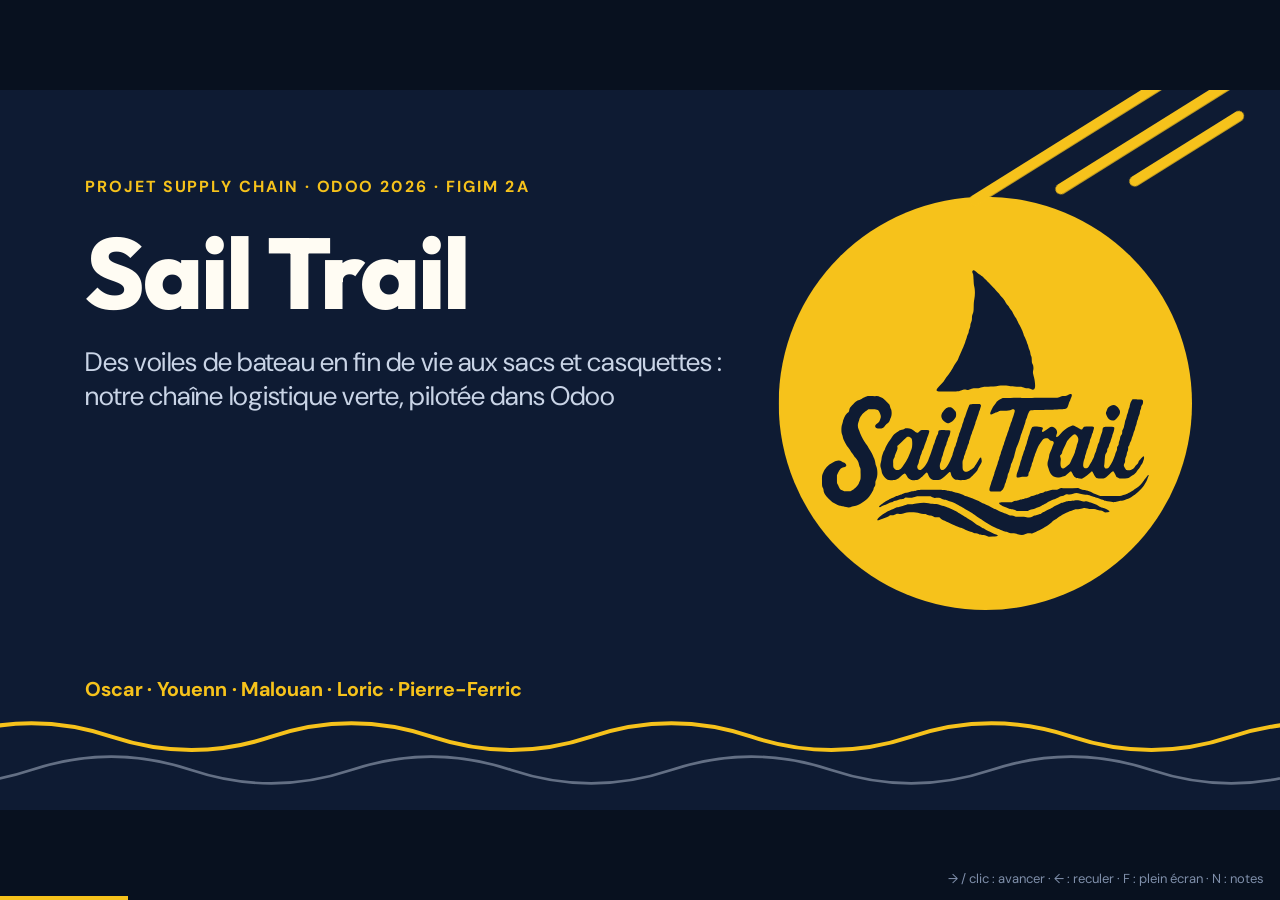
==== index.html @ ccc51197 "Présentation Sail Trail : version web animée Co-Authored-By: Claude Opus 5.5 <noreply@anthropic.com>" ====
<!doctype html>
<html lang="fr">
<head>
<meta charset="utf-8">
<meta name="viewport" content="width=device-width, initial-scale=1">
<title>Sail Trail — Supply chain Odoo</title>
<link rel="icon" href="assets/logo_navy.svg">
<link rel="preconnect" href="https://fonts.googleapis.com">
<link rel="stylesheet" href="https://fonts.googleapis.com/css2?family=Outfit:wght@600;700;800&family=DM+Sans:wght@400;600;700&display=swap">
<style>
/* Sail Trail — thème jaune et bleu marine, animations motion design */
:root {
  --navy: #0E1B33;
  --navy-2: #1C3358;
  --cream: #FFFCF3;
  --sand: #FFF2C6;
  --yellow: #F6C21B;
  --yellow-dk: #7A5800;
  --yellow-lt: #FFD84D;
  --blue: #2F5D8C;
  --ink: #24324A;
  --mist: #C9D4E6;
  --line: #E8DCAE;
  --ease: cubic-bezier(.16, 1, .3, 1);
}

body { font-family: 'DM Sans', Arial, sans-serif; color: var(--ink); }

section {
  --base: 150ms;
  counter-increment: page;
  box-sizing: border-box;
  padding: 128px 128px 160px;
  background: var(--cream);
  color: var(--ink);
  display: flex;
  flex-direction: column;
}
section.sand { background: var(--sand); }
section.dark { background: var(--navy); color: var(--mist); }
section.accent { background: var(--yellow); color: var(--navy); }

section::after {
  content: counter(page);
  position: absolute;
  bottom: 64px;
  right: 128px;
  font-size: 24px;
  font-weight: 700;
  color: var(--navy);
}
section.dark::after { color: var(--yellow); }
section.cover::after { content: none; }

/* Logo en bas à gauche des diapos de contenu */
.corner-logo { position: absolute; left: 128px; bottom: 44px; width: 77px; height: 64px; object-fit: contain; animation: fade 900ms var(--ease) both; animation-delay: 600ms; }

h1, h2, h3 { font-family: 'Outfit', Arial, sans-serif; font-weight: 800; color: var(--navy); letter-spacing: -0.5px; }
section.dark h1, section.dark h2, section.dark h3 { color: var(--cream); }
h1 { font-size: 150px; line-height: 1.05; letter-spacing: -3px; }
h2 { font-size: 64px; line-height: 1.08; }
h3 { font-size: 40px; line-height: 1.15; font-weight: 700; }
p { font-size: 30px; line-height: 1.4; }

.eyebrow { font-size: 24px; font-weight: 700; letter-spacing: 3px; text-transform: uppercase; color: var(--yellow-dk); }
section.dark .eyebrow { color: var(--yellow); }
section.accent .eyebrow { color: var(--navy); }

/* En-tête commun : sur-titre, titre, trait jaune ; intervenant à droite */
.head { display: flex; justify-content: space-between; align-items: flex-start; gap: 48px; margin-bottom: 48px; }
.head .titles { display: flex; flex-direction: column; gap: 12px; }
.head .eyebrow { animation: from-left 800ms var(--ease) both; animation-delay: var(--base); }
.head h2 { animation: rise 900ms var(--ease) both; animation-delay: calc(var(--base) + 100ms); }
.rule { width: 120px; height: 10px; border-radius: 5px; background: var(--yellow); animation: grow 800ms var(--ease) both; animation-delay: calc(var(--base) + 350ms); }
section.accent .rule { background: var(--navy); }
.speaker { font-size: 24px; font-weight: 700; background: var(--navy); color: var(--yellow); padding: 8px 24px; border-radius: 40px; white-space: nowrap; animation: pop 700ms var(--ease) both; animation-delay: calc(var(--base) + 250ms); }
section.dark .speaker { background: var(--yellow); color: var(--navy); }

.spacer { flex: 1; }
.small { font-size: 24px; line-height: 1.4; }
.muted { color: #56627A; }
.strong { font-weight: 700; color: var(--navy); }

/* Cartes */
.card { background: #FFFEFA; border: 2px solid var(--line); border-radius: 20px; padding: 32px; box-sizing: border-box; display: flex; flex-direction: column; gap: 12px; box-shadow: 0 10px 30px rgba(14, 27, 51, .07); }
section.sand .card { background: var(--cream); }
.card .num { font-family: 'Outfit', Arial, sans-serif; font-weight: 800; font-size: 48px; line-height: 1; width: 84px; height: 84px; box-sizing: border-box; border-radius: 42px; display: flex; align-items: center; justify-content: center; background: var(--yellow); color: var(--navy); }
.card .txt { font-size: 24px; line-height: 1.4; color: var(--ink); }
.pill { font-size: 24px; font-weight: 600; padding: 6px 18px; border-radius: 30px; background: var(--navy); color: var(--cream); white-space: nowrap; }
.pill.light { background: var(--sand); color: var(--navy); }
.pill.yellow { background: var(--yellow); color: var(--navy); }
.pill.outline { background: transparent; color: var(--navy); border: 2px dashed var(--navy); }

/* Bandeau de conclusion en bas de diapo */
.band { background: var(--navy); color: var(--cream); border-radius: 16px; padding: 24px 32px; font-size: 30px; line-height: 1.35; border-left: 14px solid var(--yellow); }
.band b { color: var(--yellow); }

table { font-size: 26px; color: var(--ink); width: 100%; }

/* Motion design : vocabulaire d'animations (opacité, transform, flou) */
@keyframes rise { from { opacity: 0; transform: translateY(44px); filter: blur(10px); } to { opacity: 1; transform: none; filter: blur(0); } }
@keyframes slide { from { opacity: 0; transform: translateX(-60px); filter: blur(8px); } to { opacity: 1; transform: none; filter: blur(0); } }
@keyframes from-left { from { opacity: 0; transform: translateX(-40px); } to { opacity: 1; transform: none; } }
@keyframes fade { from { opacity: 0; } to { opacity: 1; } }
@keyframes grow { from { opacity: 0; transform: translateX(-60px) scaleX(0); } to { opacity: 1; transform: none; } }
@keyframes pop { from { opacity: 0; transform: scale(.6); } to { opacity: 1; transform: none; } }
@keyframes zoom { from { opacity: 0; transform: rotate(-25deg) scale(.2); } to { opacity: 1; transform: none; } }
@keyframes drop { from { opacity: 0; transform: translateY(-160px) rotate(-10deg); } to { opacity: 1; transform: none; } }
@keyframes bob { from { transform: translateY(0) rotate(0deg); } to { transform: translateY(-14px) rotate(-2deg); } }
@keyframes stripe { from { opacity: 0; transform: translateX(600px) rotate(-32deg); } to { opacity: 1; transform: rotate(-32deg); } }
@keyframes bar { from { opacity: 0; transform: translateX(-620px) scaleX(0); } to { opacity: 1; transform: none; } }
@property --n { syntax: '<integer>'; inherits: false; initial-value: 0 }
@keyframes count { from { --n: 0 } }

.rise { animation: rise 900ms var(--ease) both; animation-delay: calc(var(--base) + var(--i, 0) * 120ms); }
.slide-in { animation: slide 900ms var(--ease) both; animation-delay: calc(var(--base) + var(--i, 0) * 160ms); }

/* Marges qui comptent jusqu'à leur valeur */
.marge { display: flex; gap: 12px; align-items: baseline; }
.n { animation: count 1.6s ease-out both; animation-delay: 700ms; }

/* Apparition au clic de l'orateur */
.fragment { opacity: 0; transform: translateY(34px) scale(.96); filter: blur(8px); transition: opacity 600ms var(--ease), transform 700ms var(--ease), filter 600ms var(--ease); }
.fragment.visible { opacity: 1; transform: none; filter: blur(0); }

/* Couverture et fin */
.cover-text { width: 980px; display: flex; flex-direction: column; gap: 32px; flex: 1; }
.cover .lead { font-size: 40px; line-height: 1.25; color: var(--mist); }
.cover .team { font-size: 30px; font-weight: 700; color: var(--yellow); }
.cover h1.big { font-size: 150px; }
.sun-wrap { position: absolute; left: 1168px; top: 160px; width: 620px; height: 620px; animation: zoom 1100ms var(--ease) both; animation-delay: 100ms; }
.sun { width: 620px; height: 620px; }
.logo-big { position: absolute; left: 1228px; top: 262px; width: 500px; height: 416px; object-fit: contain; animation: drop 1200ms var(--ease) both, bob 3s ease-in-out 1500ms infinite alternate; animation-delay: 500ms, 1700ms; }
.stripe { position: absolute; height: 16px; border-radius: 8px; background: var(--yellow); transform: rotate(-32deg); animation: stripe 1000ms var(--ease) both; }
.stripe.s1 { left: 1420px; top: 40px; width: 460px; animation-delay: 250ms; }
.stripe.s2 { left: 1560px; top: 60px; width: 320px; animation-delay: 360ms; }
.stripe.s3 { left: 1680px; top: 80px; width: 200px; animation-delay: 470ms; }
.waves { position: absolute; left: 0; top: 900px; width: 1920px; height: 180px; animation: fade 1500ms ease both; animation-delay: 800ms; }

/* Flux logistique */
.flow { display: flex; align-items: stretch; gap: 8px; }
.flow .step { display: flex; align-items: stretch; gap: 8px; }
.flow .node { width: 336px; box-sizing: border-box; border-radius: 20px; padding: 28px; display: flex; flex-direction: column; gap: 10px; background: #FFFEFA; border: 2px solid var(--line); box-shadow: 0 10px 30px rgba(14, 27, 51, .07); }
.flow .node.us { background: var(--navy); border-color: var(--navy); }
.flow .node.us h3 { color: var(--cream); }
.flow .node.us .txt { color: var(--mist); }
.flow .node .tag { font-size: 24px; font-weight: 700; color: var(--yellow-dk); }
.flow .node.us .tag { color: var(--yellow); }
.flow .node .txt { font-size: 24px; line-height: 1.35; color: var(--ink); }
.flow .arrow { width: 88px; display: flex; align-items: center; justify-content: center; }
.flow x-shape { width: 72px; height: 36px; background: var(--yellow); }
.flow .step.fragment { transform: translateX(-60px); }
.flow .step.fragment.visible { transform: none; }

/* Barres de coûts : chaque barre se déploie depuis la gauche */
.bars { display: flex; flex-direction: column; gap: 56px; }
.bar-row { display: flex; flex-direction: column; gap: 14px; }
.bar-label { display: flex; justify-content: space-between; align-items: baseline; width: 1240px; }
.bar { display: flex; height: 72px; border-radius: 12px; overflow: hidden; animation: bar 1300ms var(--ease) both; animation-delay: calc(var(--base) + 300ms + var(--i, 0) * 160ms); }
.seg { flex: none; height: 72px; display: flex; align-items: center; justify-content: center; font-size: 24px; font-weight: 700; color: var(--cream); }
.seg.mat { background: var(--blue); }
.seg.cou { background: var(--navy-2); }
.seg.box { background: #A08C55; }
.seg.fin { background: #5C6B78; }
.seg.mar { background: var(--yellow); color: var(--navy); }
.legend { display: flex; gap: 36px; flex-wrap: wrap; }
.legend .item { display: flex; align-items: center; gap: 12px; font-size: 24px; }
.legend .dot { width: 24px; height: 24px; border-radius: 6px; }


html, body { margin: 0; height: 100%; background: #08111F; overflow: hidden; }
#stage { position: absolute; left: 50%; top: 50%; width: 1920px; height: 1080px; transform-origin: 0 0; overflow: hidden; background: #0E1B33; }
#stage > section { position: absolute; inset: 0; width: 1920px; height: 1080px; display: none; overflow: hidden; }
#stage > section.active { display: flex; }
#stage > section.enter { animation: deck-push 700ms cubic-bezier(.16, 1, .3, 1) both; }
#stage > section.enter-back { animation: deck-push-back 700ms cubic-bezier(.16, 1, .3, 1) both; }
@keyframes deck-push { from { transform: translateX(14%); opacity: 0; } to { transform: none; opacity: 1; } }
@keyframes deck-push-back { from { transform: translateX(-14%); opacity: 0; } to { transform: none; opacity: 1; } }
section::after { content: attr(data-n) !important; }
section.cover::after { content: none !important; }
aside { display: none; }
p, h1, h2, h3 { margin: 0; }
th, td { text-align: left; padding: 10px 12px; vertical-align: top; }
th { color: var(--navy); border-bottom: 3px solid var(--yellow); }
td { border-bottom: 1px solid var(--line); }
x-shape { display: inline-block; }
x-shape[kind="arrow-right"] { clip-path: polygon(0 32%, 62% 32%, 62% 0, 100% 50%, 62% 100%, 62% 68%, 0 68%); }
#notes { position: fixed; left: 0; right: 0; bottom: 0; max-height: 40vh; overflow: auto; background: rgba(8, 17, 31, .94); color: #FFFCF3; font: 18px/1.5 'DM Sans', Arial, sans-serif; padding: 18px 28px; display: none; z-index: 10; }
#notes.on { display: block; }
#hint { position: fixed; right: 16px; bottom: 12px; font: 13px/1.4 'DM Sans', Arial, sans-serif; color: #7F8FAA; z-index: 9; transition: opacity .6s; }
#prog { position: fixed; left: 0; bottom: 0; height: 4px; background: #F6C21B; z-index: 9; transition: width .4s; }
@media (prefers-reduced-motion: reduce) { #stage > section.enter, #stage > section.enter-back { animation: none; } }

</style>
</head>
<body>
<div id="stage">
<section data-n="1" id="cover" class="dark cover" data-transition="push">
<div class="sun-wrap"><svg class="sun" width="620" height="620" viewBox="0 0 620 620" xmlns="http://www.w3.org/2000/svg"><circle cx="310" cy="310" r="310" fill="#F6C21B"/></svg></div>
<div class="stripe s1"></div>
<div class="stripe s2"></div>
<div class="stripe s3"></div>
<img class="logo-big" src="assets/logo_navy.svg" alt="Logo Sail Trail : une voile au-dessus des vagues">
<svg class="waves" width="1920" height="180" viewBox="0 0 1920 180" xmlns="http://www.w3.org/2000/svg">
<g><path d="M0 70 Q120 30 240 70 T480 70 T720 70 T960 70 T1200 70 T1440 70 T1680 70 T1920 70 T2160 70 T2400 70" fill="none" stroke="#F6C21B" stroke-width="6" stroke-linecap="round"/><animateTransform attributeName="transform" type="translate" from="0 0" to="-480 0" dur="9s" repeatCount="indefinite"/></g>
<g><path d="M-480 120 Q-360 80 -240 120 T0 120 T240 120 T480 120 T720 120 T960 120 T1200 120 T1440 120 T1680 120 T1920 120" fill="none" stroke="#C9D4E6" stroke-width="4" stroke-linecap="round" opacity="0.45"/><animateTransform attributeName="transform" type="translate" from="0 0" to="480 0" dur="14s" repeatCount="indefinite"/></g>
</svg>
<div class="cover-text">
<p class="eyebrow rise" style="--i:0">Projet Supply Chain · Odoo 2026 · FIGIM 2A</p>
<h1 class="rise big" style="--i:1">Sail Trail</h1>
<p class="lead rise" style="--i:3">Des voiles de bateau en fin de vie aux sacs et casquettes : notre chaîne logistique verte, pilotée dans Odoo</p>
<div class="spacer"></div>
<p class="team rise" style="--i:5">Oscar · Youenn · Malouan · Loric · Pierre-Ferric</p>
</div>
<aside>Pierre-Ferric (30 s, 0:00–0:30). Répartition : Oscar 0:30–2:30, Youenn 2:30–4:30, Malouan 4:30–6:30, Loric 6:30–8:30, Pierre-Ferric 8:30–10:00. Bonjour, nous sommes Sail Trail. Nous fabriquons des sacs et des casquettes à partir de voiles de bateau usagées, et nous avons construit toute notre chaîne logistique dans Odoo : achats, sous-traitance, fabrication, vente et comptabilité.</aside>
</section>
<section data-n="2" id="produits" data-transition="push">
<div class="head">
<div class="titles">
<p class="eyebrow">L’entreprise</p>
<h2>Des voiles usées, deux produits</h2>
<div class="rule"></div>
</div>
<p class="speaker">Oscar</p>
</div>
<div style="display:flex; gap:48px; flex:1;">
<div class="card rise" style="--i:1; flex:1; flex-direction:row; gap:36px; border-top:12px solid var(--yellow);">
<div style="width:300px; flex:none; background:#FFFFFF; border-radius:16px; display:flex; align-items:center; justify-content:center; overflow:hidden;"><img src="assets/nomade.jpg" alt="Sac à dos Le Nomade en voile recyclée crème et orange, logo Sail Trail" style="width:300px; height:450px; object-fit:contain; animation: pop 900ms var(--ease) both; animation-delay:450ms;"></div>
<div style="flex:1; display:flex; flex-direction:column; gap:20px;">
<p class="eyebrow">Sac</p>
<h3 style="font-size:64px;">Le Nomade</h3>
<p class="txt" style="font-size:28px;">Voile Dacron recyclée, toile de lin, zip recyclé.</p>
<div class="spacer"></div>
<div><p class="small muted">Prix HT</p><p style="font-size:48px; font-weight:700; color:var(--navy);">155 €</p></div>
<div><p class="small muted">Coût</p><p style="font-size:40px; font-weight:700; color:var(--navy);">60,50 €</p></div>
</div>
</div>
<div class="card rise" style="--i:2; flex:1; flex-direction:row; gap:36px; border-top:12px solid var(--blue);">
<div style="width:300px; flex:none; background:#FFFFFF; border-radius:16px; display:flex; align-items:center; justify-content:center; overflow:hidden;"><img src="assets/sailor.jpg" alt="Casquette Sailor en voile recyclée beige et grise, logo Sail Trail" style="width:300px; height:450px; object-fit:contain; animation: pop 900ms var(--ease) both; animation-delay:600ms;"></div>
<div style="flex:1; display:flex; flex-direction:column; gap:20px;">
<p class="eyebrow">Casquette</p>
<h3 style="font-size:64px;">Sailor</h3>
<p class="txt" style="font-size:28px;">Voile recyclée, visière et bouton.</p>
<div class="spacer"></div>
<div><p class="small muted">Prix HT</p><p style="font-size:48px; font-weight:700; color:var(--navy);">41,67 €</p></div>
<div><p class="small muted">Coût</p><p style="font-size:40px; font-weight:700; color:var(--navy);">28,50 €</p></div>
</div>
</div>
</div>
<img class="corner-logo" src="assets/logo_navy.svg" alt="Logo Sail Trail">
<aside>Oscar (1 min, 0:30–1:30). Sail Trail transforme des voiles de bateau en fin de vie en accessoires. Deux produits : le sac Le Nomade, notre produit phare, et la casquette Sailor, notre produit d’appel. Nous ne cousons pas nous-mêmes : un atelier sous-traitant assemble, nous faisons la finition.</aside>
</section>
<section data-n="3" id="vert" class="sand" data-transition="push">
<div class="head">
<div class="titles">
<p class="eyebrow">Une supply chain verte</p>
<h2>Trois choix pour limiter notre impact</h2>
<div class="rule"></div>
</div>
<p class="speaker">Oscar</p>
</div>
<div style="display:grid; grid-template-columns:1fr 1fr 1fr; gap:40px; flex:1;">
<div class="card rise" style="--i:1; gap:20px;"><p class="num">1</p><h3>Matière récupérée</h3><p class="txt" style="font-size:30px;">Voiles collectées sur d’anciens bateaux par deux fournisseurs, Atlantic Sail Recovery et BreizhVoile : de la logistique inverse en amont.</p></div>
<div class="card rise" style="--i:2; gap:20px;"><p class="num">2</p><h3>Livraison directe</h3><p class="txt" style="font-size:30px;">Les matières vont droit à l’atelier, sans détour par notre entrepôt.</p></div>
<div class="card rise" style="--i:3; gap:20px;"><p class="num">3</p><h3>Local et éco-conçu</h3><p class="txt" style="font-size:30px;">Fournisseurs en France, boîte d’expédition éco-conçue.</p></div>
</div>
<img class="corner-logo" src="assets/logo_navy.svg" alt="Logo Sail Trail">
<aside>Oscar (1 min, 1:30–2:30). Notre chaîne est verte dès l’approvisionnement : la matière première vient de voiles récupérées sur d’anciens bateaux par deux fournisseurs, Atlantic Sail Recovery et BreizhVoile, c’est de la logistique inverse. Les matières sont livrées directement à l’atelier, donc moins de transport. Et nos fournisseurs sont en France. Transition vers Youenn.</aside>
</section>
<section data-n="4" id="flux" data-transition="push">
<div class="head">
<div class="titles">
<p class="eyebrow">La chaîne logistique</p>
<h2>De la voile au client, en quatre étapes</h2>
<div class="rule"></div>
</div>
<p class="speaker">Youenn</p>
</div>
<div style="display:flex; gap:24px; align-items:stretch;">
<div class="card rise" style="--i:1; width:1000px; flex:none; gap:12px; padding:24px 32px; border-top:12px solid var(--yellow);">
<div style="display:flex; align-items:baseline; gap:18px;"><p class="eyebrow">1 · Achats</p><h3 style="font-size:36px;">7 fournisseurs, commandés en parallèle</h3></div>
<div style="display:flex; gap:36px; align-items:center;">
<div style="flex:none; animation: zoom 1100ms var(--ease) both; animation-delay:400ms;"><svg width="300" height="300" viewBox="0 0 300 300" xmlns="http://www.w3.org/2000/svg"><circle cx="150" cy="150" r="110" fill="none" stroke="#0E1B33" stroke-width="56" stroke-dasharray="173.81 517.34" stroke-dashoffset="0.00" transform="rotate(-90 150 150)"/><circle cx="150" cy="150" r="110" fill="none" stroke="#2F5D8C" stroke-width="56" stroke-dasharray="173.81 517.34" stroke-dashoffset="-176.81" transform="rotate(-90 150 150)"/><circle cx="150" cy="150" r="110" fill="none" stroke="#F6C21B" stroke-width="56" stroke-dasharray="77.37 613.78" stroke-dashoffset="-353.61" transform="rotate(-90 150 150)"/><circle cx="150" cy="150" r="110" fill="none" stroke="#A08C55" stroke-width="56" stroke-dasharray="77.37 613.78" stroke-dashoffset="-433.98" transform="rotate(-90 150 150)"/><circle cx="150" cy="150" r="110" fill="none" stroke="#5C6B78" stroke-width="56" stroke-dasharray="69.33 621.82" stroke-dashoffset="-514.34" transform="rotate(-90 150 150)"/><circle cx="150" cy="150" r="110" fill="none" stroke="#C99A00" stroke-width="56" stroke-dasharray="61.29 629.86" stroke-dashoffset="-586.67" transform="rotate(-90 150 150)"/><circle cx="150" cy="150" r="110" fill="none" stroke="#8FA3C4" stroke-width="56" stroke-dasharray="37.18 653.97" stroke-dashoffset="-650.97" transform="rotate(-90 150 150)"/><text x="150" y="140" text-anchor="middle" font-family="Outfit, Arial, sans-serif" font-weight="800" font-size="52" fill="#0E1B33">43 €</text><text x="150" y="170" text-anchor="middle" font-family="DM Sans, Arial, sans-serif" font-size="17" fill="#56627A">1 sac</text><text x="150" y="192" text-anchor="middle" font-family="DM Sans, Arial, sans-serif" font-size="17" fill="#56627A">+ 1 casquette</text></svg></div>
<div style="flex:1; min-width:0; display:flex; flex-direction:column; gap:4px;"><div class="rise" style="--i:2; display:flex; align-items:center; gap:14px;"><div style="width:22px; height:22px; flex:none; border-radius:6px; background:#0E1B33;"></div><div style="flex:1; min-width:0;"><p style="font-size:24px; line-height:1.15; font-weight:700; color:var(--navy);">Les Tissages de la Côte d’Albâtre</p><p style="font-size:19px; line-height:1.2; color:#56627A;">Toile de lin 8,50 € · sangles 2,50 €</p></div><p style="font-size:26px; font-weight:700; color:var(--navy); white-space:nowrap;">11 €</p></div><div class="rise" style="--i:3; display:flex; align-items:center; gap:14px;"><div style="width:22px; height:22px; flex:none; border-radius:6px; background:#2F5D8C;"></div><div style="flex:1; min-width:0;"><p style="font-size:24px; line-height:1.15; font-weight:700; color:var(--navy);">Hardware Durable</p><p style="font-size:19px; line-height:1.2; color:#56627A;">Boucles 5 € · visière 5 € · bouton 1 €</p></div><p style="font-size:26px; font-weight:700; color:var(--navy); white-space:nowrap;">11 €</p></div><div class="rise" style="--i:4; display:flex; align-items:center; gap:14px;"><div style="width:22px; height:22px; flex:none; border-radius:6px; background:#F6C21B;"></div><div style="flex:1; min-width:0;"><p style="font-size:24px; line-height:1.15; font-weight:700; color:var(--navy);">Atlantic Sail Recovery</p><p style="font-size:19px; line-height:1.2; color:#56627A;">Voile de casquette</p></div><p style="font-size:26px; font-weight:700; color:var(--navy); white-space:nowrap;">5 €</p></div><div class="rise" style="--i:5; display:flex; align-items:center; gap:14px;"><div style="width:22px; height:22px; flex:none; border-radius:6px; background:#A08C55;"></div><div style="flex:1; min-width:0;"><p style="font-size:24px; line-height:1.15; font-weight:700; color:var(--navy);">Cartonnages Verts</p><p style="font-size:19px; line-height:1.2; color:#56627A;">Boîte éco-conçue ×2</p></div><p style="font-size:26px; font-weight:700; color:var(--navy); white-space:nowrap;">5 €</p></div><div class="rise" style="--i:6; display:flex; align-items:center; gap:14px;"><div style="width:22px; height:22px; flex:none; border-radius:6px; background:#5C6B78;"></div><div style="flex:1; min-width:0;"><p style="font-size:24px; line-height:1.15; font-weight:700; color:var(--navy);">Éco-Feutre du Midi</p><p style="font-size:19px; line-height:1.2; color:#56627A;">Rembourrage feutre</p></div><p style="font-size:26px; font-weight:700; color:var(--navy); white-space:nowrap;">4,50 €</p></div><div class="rise" style="--i:7; display:flex; align-items:center; gap:14px;"><div style="width:22px; height:22px; flex:none; border-radius:6px; background:#C99A00;"></div><div style="flex:1; min-width:0;"><p style="font-size:24px; line-height:1.15; font-weight:700; color:var(--navy);">BreizhVoile</p><p style="font-size:19px; line-height:1.2; color:#56627A;">Voile Dacron du sac</p></div><p style="font-size:26px; font-weight:700; color:var(--navy); white-space:nowrap;">4 €</p></div><div class="rise" style="--i:8; display:flex; align-items:center; gap:14px;"><div style="width:22px; height:22px; flex:none; border-radius:6px; background:#8FA3C4;"></div><div style="flex:1; min-width:0;"><p style="font-size:24px; line-height:1.15; font-weight:700; color:var(--navy);">EcoZip France</p><p style="font-size:19px; line-height:1.2; color:#56627A;">Fermeture éclair</p></div><p style="font-size:26px; font-weight:700; color:var(--navy); white-space:nowrap;">2,50 €</p></div></div>
</div>
</div>
<div style="width:64px; flex:none; display:flex; align-items:center; justify-content:center;"><x-shape kind="arrow-right" style="width:56px; height:32px; background:var(--yellow);"></x-shape></div>
<div style="flex:1; min-width:0; display:flex; flex-direction:column; gap:16px; justify-content:space-between;">
<div class="card fragment" data-fragment-index="1" style="padding:22px 26px; gap:6px; flex-direction:row; align-items:center; "><div style="flex:1; display:flex; flex-direction:column; gap:6px;"><p class="eyebrow" style="font-size:20px;">2 · Sous-traitance</p><h3 style="font-size:34px;">Atelier Couture Voile</h3><p class="txt" style="font-size:22px;">Reçoit les matières et coud le produit brut.</p></div></div>
<div class="card fragment" data-fragment-index="2" style="padding:22px 26px; gap:6px; flex-direction:row; align-items:center; background:var(--navy); border-color:var(--navy);"><div style="flex:1; display:flex; flex-direction:column; gap:6px;"><p class="eyebrow" style="font-size:20px;color:var(--yellow);">3 · Chez nous</p><h3 style="font-size:34px;color:var(--cream);">Sail Trail</h3><p class="txt" style="font-size:22px;color:var(--mist);">Logo et mise en carton : 6 min.</p></div></div>
<div class="card fragment" data-fragment-index="3" style="padding:22px 26px; gap:6px; flex-direction:row; align-items:center; "><div style="flex:1; display:flex; flex-direction:column; gap:6px;"><p class="eyebrow" style="font-size:20px;">4 · Vente</p><h3 style="font-size:34px;">Clients</h3><p class="txt" style="font-size:22px;">Site eCommerce ou devis.</p></div><img src="assets/site_nomade.png" alt="Page produit Le Nomade sur notre site : 186 € TTC, 18 coloris, composition détaillée" style="width:216px; height:142px; flex:none; object-fit:cover; border-radius:10px; border:2px solid var(--line);"></div>
</div>
</div>
<div class="spacer"></div>
<p class="band fragment" data-fragment-index="4" style="padding:18px 32px; margin-top:24px;">Les matières de couture <b>n’entrent jamais dans notre entrepôt</b> : un seul trajet, du fournisseur à l’atelier.</p>
<img class="corner-logo" src="assets/logo_navy.svg" alt="Logo Sail Trail">
<aside>Youenn (2 min, 2:30–4:30). Étape 1, les achats : sept fournisseurs, tous en France. Le camembert montre ce qu’on leur achète pour un sac et une casquette, 43 € au total. Les Tissages de la Côte d’Albâtre fournissent la toile de lin et les sangles, 11 €. Hardware Durable les boucles, la visière et le bouton, 11 €. Deux fournisseurs récupèrent des voiles sur d’anciens bateaux : Atlantic Sail Recovery pour la casquette, BreizhVoile pour le sac. Éco-Feutre du Midi fournit le rembourrage, EcoZip France la fermeture éclair, et Cartonnages Verts la boîte. Toutes ces commandes partent en même temps : pour un seul Nomade, Odoo envoie cinq demandes de prix d’un coup. Clic, étape 2 : tout est livré directement chez notre sous-traitant, Atelier Couture Voile, qui coud le produit brut. Clic, étape 3 : le brut arrive chez nous ; on imprime le logo et on met en carton, 6 minutes. Clic, étape 4 : on vend sur notre site eCommerce ou sur devis, puis livraison, facture, paiement. Dernier clic : le point clé, les matières de couture ne passent jamais par chez nous ; seules les boîtes arrivent chez nous pour la mise en carton. Transition vers Malouan.</aside>
</section>
<section data-n="5" id="bom" data-transition="push">
<div class="head">
<div class="titles">
<p class="eyebrow">Méthode de gestion · production</p>
<h2>Du brut au produit fini, piloté par Odoo</h2>
<div class="rule"></div>
</div>
<p class="speaker">Malouan</p>
</div>
<div style="display:flex; align-items:stretch;">
<div class="card rise" style="--i:1; width:370px; flex:none; gap:12px; padding:26px 28px; "><div style="display:flex; justify-content:space-between; align-items:center;"><p class="num" style="width:64px; height:64px; font-size:36px; border-radius:32px;">1</p><p class="pill light" style="font-size:20px;">Inventaire</p></div><h3 style="font-size:34px; ">Réception du brut</h3><p class="txt" style="font-size:22px; ">Le sac brut cousu par l’atelier&#160;: 27&#160;€ de matières + 28&#160;€ de couture.</p><div class="spacer"></div><p style="font-family:'Outfit', Arial, sans-serif; font-weight:800; font-size:44px; line-height:1; color:var(--navy);">55 €</p></div>
<div style="width:56px; flex:none; display:flex; align-items:center; justify-content:center;"><x-shape kind="arrow-right" style="width:44px; height:28px; background:var(--yellow);"></x-shape></div>
<div class="card fragment" data-fragment-index="1" style="width:370px; flex:none; gap:12px; padding:26px 28px; "><div style="display:flex; justify-content:space-between; align-items:center;"><p class="num" style="width:64px; height:64px; font-size:36px; border-radius:32px;">2</p><p class="pill light" style="font-size:20px;">Qualité</p></div><h3 style="font-size:34px; ">Contrôle qualité</h3><p class="txt" style="font-size:22px; ">Dimensions et étanchéité&#160;: conforme ou non conforme.</p><div class="spacer"></div><p style="font-family:'Outfit', Arial, sans-serif; font-weight:800; font-size:44px; line-height:1; color:var(--navy);">Pass / Fail</p></div>
<div style="width:56px; flex:none; display:flex; align-items:center; justify-content:center;"><x-shape kind="arrow-right" style="width:44px; height:28px; background:var(--yellow);"></x-shape></div>
<div class="card fragment" data-fragment-index="2" style="width:370px; flex:none; gap:12px; padding:26px 28px; "><div style="display:flex; justify-content:space-between; align-items:center;"><p class="num" style="width:64px; height:64px; font-size:36px; border-radius:32px;">3</p><p class="pill light" style="font-size:20px;">Fabrication</p></div><h3 style="font-size:34px; ">Ordre de fabrication</h3><p class="txt" style="font-size:22px; ">Brut + boîte (2,50&#160;€) + logo 2&#160;min + carton 4&#160;min (3&#160;€).</p><div class="spacer"></div><p style="font-family:'Outfit', Arial, sans-serif; font-weight:800; font-size:44px; line-height:1; color:var(--navy);">+ 5,50 €</p></div>
<div style="width:56px; flex:none; display:flex; align-items:center; justify-content:center;"><x-shape kind="arrow-right" style="width:44px; height:28px; background:var(--yellow);"></x-shape></div>
<div class="card fragment" data-fragment-index="3" style="width:370px; flex:none; gap:12px; padding:26px 28px; background:var(--navy); border-color:var(--navy);"><div style="display:flex; justify-content:space-between; align-items:center;"><p class="num" style="width:64px; height:64px; font-size:36px; border-radius:32px;">4</p><p class="pill yellow" style="font-size:20px;">Inventaire</p></div><h3 style="font-size:34px; color:var(--cream);">Variante commandée</h3><p class="txt" style="font-size:22px; color:var(--mist);">Prête à livrer, coût de revient calculé seul par Odoo.</p><div class="spacer"></div><p style="font-family:'Outfit', Arial, sans-serif; font-weight:800; font-size:44px; line-height:1; color:var(--yellow);">60,50 €</p></div>
</div>
<div class="spacer"></div>
<div class="band fragment" data-fragment-index="4" style="display:flex; flex-direction:column; gap:10px; padding:22px 32px;">
<p style="font-size:30px; line-height:1.3; color:var(--cream);"><b>Fabrication à la commande</b> : on ne fabrique une variante que lorsqu’un client la commande.</p>
<p style="font-size:26px; line-height:1.3; color:var(--mist);">Commande client → <b>ordre de fabrication</b> de la couleur choisie · Brut sous 5 → <b>achat à l’atelier</b> pour remonter à 15</p>
</div>
<img class="corner-logo" src="assets/logo_navy.svg" alt="Logo Sail Trail">
<aside>Malouan (1 min, 4:30–5:30). Voici comment Odoo fait tourner la production. Étape 1 : on réceptionne le brut cousu par l’atelier ; il nous coûte 55 €, 27 € de matières et 28 € de couture. Clic, étape 2 : le contrôle qualité, avec deux tests, les dimensions et l’étanchéité ; un produit non conforme ne part pas en finition. Clic, étape 3 : l’ordre de fabrication consomme le brut et une boîte, puis on imprime le logo, 2 minutes, et on met en carton, 4 minutes. Clic, étape 4 : on obtient exactement la variante commandée, prête à livrer, et Odoo calcule seul son coût de revient, 60,50 € pour Le Nomade, 28,50 € pour Sailor, grâce aux deux niveaux de nomenclature. Dernier clic : on fabrique à la commande. Avec 18 coloris pour le sac, garder chaque couleur en stock coûterait cher ; on garde seulement du brut, et chaque commande client crée l’ordre de fabrication de la couleur choisie. Quand le stock de brut passe sous 5, il propose l’achat à l’atelier, et c’est ce qu’on voit sur la diapo suivante.</aside>
</section>
<section data-n="6" id="mrp" class="sand" data-transition="push">
<div class="head">
<div class="titles">
<p class="eyebrow">Méthode de gestion · calcul des besoins</p>
<h2>Une commande déclenche tous les achats</h2>
<div class="rule"></div>
</div>
<p class="speaker">Malouan</p>
</div>
<div style="display:flex; gap:24px; align-items:stretch;">
<div class="card rise" style="--i:1; width:440px; gap:16px; border-top:12px solid var(--yellow);">
<p class="eyebrow">Ce que nous faisons</p>
<h3>1 achat de brut</h3>
<p class="txt">Proposé par la règle min/max quand le stock passe sous 5 ; on le confirme.</p>
</div>
<div style="width:96px; display:flex; align-items:center; justify-content:center;"><x-shape kind="arrow-right" style="width:80px; height:40px; background:var(--yellow);"></x-shape></div>
<div style="flex:1; display:flex; flex-direction:column; gap:20px;">
<div class="card fragment" data-fragment-index="1" style="gap:8px; background:var(--navy); border-color:var(--navy);"><h3 style="font-size:36px; color:var(--cream);">L’ordre de sous-traitance</h3><p class="txt" style="color:var(--mist);">créé automatiquement</p></div>
<div class="card fragment" data-fragment-index="2" style="gap:8px;"><h3 style="font-size:36px;">5 demandes de prix fournisseurs</h3><p class="txt">créées automatiquement, livraison à l’atelier déjà remplie</p></div>
</div>
</div>
<div class="spacer"></div>
<p class="band fragment" data-fragment-index="3">C’est le <b>calcul des besoins (MRP)</b> du cours, fait par l’ERP.</p>
<img class="corner-logo" src="assets/logo_navy.svg" alt="Logo Sail Trail">
<aside>Malouan (1 min, 5:30–6:30). Notre point fort : quand le stock de brut passe sous 5, la règle min/max propose l’achat à l’atelier pour remonter à 15 ; on n’a qu’à confirmer. Clic : Odoo crée l’ordre de sous-traitance. Clic : il crée aussi une demande de prix chez chaque fournisseur de matières, livrée à l’atelier. Clic : c’est le calcul des besoins vu en cours. Transition vers Loric.</aside>
</section>
<section data-n="7" id="cycle" data-transition="push">
<div class="head">
<div class="titles">
<p class="eyebrow">Le cycle d’une commande</p>
<h2>Une commande traverse sept applications</h2>
<div class="rule"></div>
</div>
<p class="speaker">Loric</p>
</div>
<div style="display:grid; grid-template-columns:1fr 1fr 1fr 1fr 1fr; gap:24px; flex:1;">
<div class="card fragment" style="gap:16px;"><p class="num">1</p><h3 style="font-size:36px;">Commande</h3><p class="txt">Site ou devis</p><div class="spacer"></div><div style="display:flex; flex-wrap:wrap; gap:8px;"><p class="pill">Ventes</p><p class="pill">eCommerce</p></div></div>
<div class="card fragment" style="gap:16px;"><p class="num">2</p><h3 style="font-size:36px;">Réception</h3><p class="txt">Brut acheté à l’atelier, contrôlé puis mis en stock</p><div class="spacer"></div><div style="display:flex; flex-wrap:wrap; gap:8px;"><p class="pill">Achats</p><p class="pill">Inventaire</p><p class="pill">Qualité</p></div></div>
<div class="card fragment" style="gap:16px;"><p class="num">3</p><h3 style="font-size:36px;">Fabrication</h3><p class="txt">Lancée par la commande, pour la variante choisie</p><div class="spacer"></div><div style="display:flex; flex-wrap:wrap; gap:8px;"><p class="pill">Fabrication</p></div></div>
<div class="card fragment" style="gap:16px;"><p class="num">4</p><h3 style="font-size:36px;">Livraison</h3><p class="txt">Et facture</p><div class="spacer"></div><div style="display:flex; flex-wrap:wrap; gap:8px;"><p class="pill">Inventaire</p><p class="pill">Comptabilité</p></div></div>
<div class="card fragment" style="gap:16px;"><p class="num">5</p><h3 style="font-size:36px;">Paiement</h3><p class="txt">Rapprochement bancaire automatique</p><div class="spacer"></div><div style="display:flex; flex-wrap:wrap; gap:8px;"><p class="pill">Comptabilité</p></div></div>
</div>
<img class="corner-logo" src="assets/logo_navy.svg" alt="Logo Sail Trail">
<aside>Loric (1 min, 6:30–7:30). Un clic par étape. La commande arrive par le site ou par devis. Le brut est acheté à l’atelier ; à la réception, l’application Qualité le contrôle, et seul ce qui passe le contrôle entre en stock. Ensuite la commande lance seule l’ordre de fabrication de la variante choisie : logo et mise en carton. Puis on livre et on facture. Enfin on encaisse, et une règle rapproche automatiquement le paiement avec la banque. Achats facturés à la réception, ventes facturées à la commande.</aside>
</section>
<section data-n="8" id="couts" data-transition="push">
<div class="head">
<div class="titles">
<p class="eyebrow">Nos coûts</p>
<h2>Où va le prix de vente</h2>
<div class="rule"></div>
</div>
<p class="speaker">Loric</p>
</div>
<div class="bars">
<div class="bar-row slide-in" style="--i:1;">
<div class="bar-label"><p class="strong" style="font-size:40px;">Le Nomade · 155 € HT</p><div class="marge"><p class="strong" style="font-size:40px; color:var(--yellow-dk);">marge</p><p class="strong n" style="font-size:40px; color:var(--yellow-dk);">61 %</p></div></div>
<div class="bar" style="width:1240px;">
<div class="seg mat" style="width:216px;">27 €</div>
<div class="seg cou" style="width:224px;">28 €</div>
<div class="seg box" style="width:20px;"></div>
<div class="seg fin" style="width:24px;"></div>
<div class="seg mar" style="width:756px;">94,50 €</div>
</div>
</div>
<div class="bar-row slide-in" style="--i:3;">
<div class="bar-label"><p class="strong" style="font-size:40px;">Sailor · 41,67 € HT</p><div class="marge"><p class="strong" style="font-size:40px; color:var(--yellow-dk);">marge</p><p class="strong n" style="font-size:40px; color:var(--yellow-dk);">32 %</p></div></div>
<div class="bar" style="width:333px;">
<div class="seg mat" style="width:120px;">15 €</div>
<div class="seg cou" style="width:64px;">8 €</div>
<div class="seg box" style="width:20px;"></div>
<div class="seg fin" style="width:24px;"></div>
<div class="seg mar" style="width:105px;">13,17 €</div>
</div>
</div>
</div>
<div class="spacer"></div>
<div class="legend rise" style="--i:5;">
<div class="item"><div class="dot" style="background:var(--blue);"></div><p class="small">Matières</p></div>
<div class="item"><div class="dot" style="background:var(--navy-2);"></div><p class="small">Couture (atelier)</p></div>
<div class="item"><div class="dot" style="background:#A08C55;"></div><p class="small">Boîte : 2,50 €</p></div>
<div class="item"><div class="dot" style="background:#5C6B78;"></div><p class="small">Finition : 3 €</p></div>
<div class="item"><div class="dot" style="background:var(--yellow);"></div><p class="small">Marge</p></div>
</div>
<img class="corner-logo" src="assets/logo_navy.svg" alt="Logo Sail Trail">
<aside>Loric (1 min, 7:30–8:30). Sur un Nomade vendu 155 € HT, les matières coûtent 27 €, la couture 28 €, la boîte 2,50 € et la finition 3 € : il reste 94,50 € de marge, soit 61 %. La casquette Sailor est bien moins rentable : 13,17 € de marge, 32 %. C’est notre produit d’appel. Transition vers Pierre-Ferric.</aside>
</section>
<section data-n="9" id="bilan" data-transition="push">
<div class="head">
<div class="titles">
<p class="eyebrow">Bilan</p>
<h2>Une chaîne complète dans un seul ERP</h2>
<div class="rule"></div>
</div>
<p class="speaker">Pierre-Ferric</p>
</div>
<div style="display:flex; gap:48px; align-items:flex-start;">
<div class="card rise" style="--i:1; flex:1; gap:24px;">
<h3>Ce qui tourne</h3>
<div style="display:flex; flex-wrap:wrap; gap:16px;">
<p class="pill" style="font-size:30px;">Ventes</p><p class="pill" style="font-size:30px;">Achats</p><p class="pill" style="font-size:30px;">Inventaire</p><p class="pill" style="font-size:30px;">Fabrication</p><p class="pill" style="font-size:30px;">Comptabilité</p><p class="pill" style="font-size:30px;">eCommerce</p><p class="pill" style="font-size:30px;">Qualité</p><p class="pill yellow" style="font-size:30px;">Réappro auto</p><p class="pill yellow" style="font-size:30px;">Rapprochement auto</p>
</div>
</div>
<div class="card rise" style="--i:2; flex:1; gap:20px; background:var(--navy); border-color:var(--navy);">
<h3 style="color:var(--cream);">La suite</h3>
<p class="txt" style="color:var(--mist); font-size:32px;"><b style="color:var(--yellow);">Pilotage :</b> tableau de bord des stocks et ventes</p>
<p class="txt" style="color:var(--mist); font-size:32px;"><b style="color:var(--yellow);">Fin de vie :</b> reprendre nos sacs</p>
</div>
</div>
<img class="corner-logo" src="assets/logo_navy.svg" alt="Logo Sail Trail">
<aside>Pierre-Ferric (1 min 30, 8:30–10:00). Sept applications Odoo font tourner toute la chaîne, avec un contrôle qualité à la réception, de l’achat des matières au paiement du client. Le réapprovisionnement et le rapprochement bancaire sont maintenant automatiques. Pour aller plus loin : un tableau de bord de pilotage, et reprendre nos sacs en fin de vie pour boucler la logistique inverse. Merci, nous sommes prêts pour vos questions.</aside>
</section>
<section data-n="10" id="fin" class="dark cover">
<div class="sun-wrap"><svg class="sun" width="620" height="620" viewBox="0 0 620 620" xmlns="http://www.w3.org/2000/svg"><circle cx="310" cy="310" r="310" fill="#F6C21B"/></svg></div>
<div class="stripe s1"></div>
<div class="stripe s2"></div>
<div class="stripe s3"></div>
<img class="logo-big" src="assets/logo_navy.svg" alt="Logo Sail Trail : une voile au-dessus des vagues">
<svg class="waves" width="1920" height="180" viewBox="0 0 1920 180" xmlns="http://www.w3.org/2000/svg">
<g><path d="M0 70 Q120 30 240 70 T480 70 T720 70 T960 70 T1200 70 T1440 70 T1680 70 T1920 70 T2160 70 T2400 70" fill="none" stroke="#F6C21B" stroke-width="6" stroke-linecap="round"/><animateTransform attributeName="transform" type="translate" from="0 0" to="-480 0" dur="9s" repeatCount="indefinite"/></g>
<g><path d="M-480 120 Q-360 80 -240 120 T0 120 T240 120 T480 120 T720 120 T960 120 T1200 120 T1440 120 T1680 120 T1920 120" fill="none" stroke="#C9D4E6" stroke-width="4" stroke-linecap="round" opacity="0.45"/><animateTransform attributeName="transform" type="translate" from="0 0" to="480 0" dur="14s" repeatCount="indefinite"/></g>
</svg>
<div class="cover-text">
<p class="eyebrow rise" style="--i:0">Sail Trail · Odoo 2026</p>
<h1 class="rise big" style="--i:1">Merci&#160;!</h1>
<p class="lead rise" style="--i:3">Des questions&#160;?</p>
<div class="spacer"></div>
<p class="team rise" style="--i:5">Oscar · Youenn · Malouan · Loric · Pierre-Ferric</p>
</div>
<aside>Questions : 5 minutes. Chacun répond sur sa partie.</aside>
</section>

</div>
<div id="notes"></div>
<div id="prog"></div>
<div id="hint">→ / clic : avancer · ← : reculer · F : plein écran · N : notes</div>
<script>
(() => {
  const stage = document.getElementById('stage');
  const slides = [...stage.querySelectorAll(':scope > section')];
  const notes = document.getElementById('notes');
  const prog = document.getElementById('prog');
  let cur = 0, step = 0;

  const frags = s => {
    const f = [...s.querySelectorAll('.fragment')];
    return f.map((el, i) => ({ el, k: el.dataset.fragmentIndex !== undefined ? +el.dataset.fragmentIndex : 1000 + i }))
            .sort((a, b) => a.k - b.k);
  };
  // regroupe les fragments qui partagent le même index
  const groups = s => {
    const out = [];
    frags(s).forEach(f => { const g = out.find(x => x.k === f.k); g ? g.els.push(f.el) : out.push({ k: f.k, els: [f.el] }); });
    return out;
  };

  function show(i, dir, atEnd) {
    slides.forEach(s => s.classList.remove('active', 'enter', 'enter-back'));
    const s = slides[i];
    const g = groups(s);
    step = atEnd ? g.length : 0;
    g.forEach((grp, n) => grp.els.forEach(el => el.classList.toggle('visible', n < step)));
    void s.offsetWidth;
    s.classList.add('active');
    if (dir) s.classList.add(dir > 0 ? 'enter' : 'enter-back');
    cur = i;
    notes.textContent = s.querySelector('aside')?.textContent || '';
    prog.style.width = ((i + 1) / slides.length * 100) + '%';
    history.replaceState(null, '', '#' + (i + 1));
  }

  function next() {
    const g = groups(slides[cur]);
    if (step < g.length) { g[step].els.forEach(el => el.classList.add('visible')); step++; return; }
    if (cur < slides.length - 1) show(cur + 1, 1);
  }
  function prev() {
    const g = groups(slides[cur]);
    if (step > 0) { step--; g[step].els.forEach(el => el.classList.remove('visible')); return; }
    if (cur > 0) show(cur - 1, -1, true);
  }

  function fit() {
    const k = Math.min(innerWidth / 1920, innerHeight / 1080);
    stage.style.transform = `scale(${k}) translate(-50%, -50%)`;
  }
  addEventListener('resize', fit); fit();

  addEventListener('keydown', e => {
    if (['ArrowRight', 'ArrowDown', 'PageDown', ' ', 'Enter'].includes(e.key)) { e.preventDefault(); next(); }
    else if (['ArrowLeft', 'ArrowUp', 'PageUp', 'Backspace'].includes(e.key)) { e.preventDefault(); prev(); }
    else if (e.key === 'Home') show(0);
    else if (e.key === 'End') show(slides.length - 1, 0, true);
    else if (e.key === 'n' || e.key === 'N') notes.classList.toggle('on');
    else if (e.key === 'f' || e.key === 'F') {
      try { document.fullscreenElement ? document.exitFullscreen() : document.documentElement.requestFullscreen(); } catch (_) {}
    }
  });
  document.addEventListener('click', e => { if (!notes.contains(e.target)) (e.clientX < innerWidth / 4 ? prev : next)(); });
  let x0 = null;
  addEventListener('touchstart', e => { x0 = e.touches[0].clientX; }, { passive: true });
  addEventListener('touchend', e => {
    if (x0 === null) return; const dx = e.changedTouches[0].clientX - x0; x0 = null;
    if (Math.abs(dx) > 40) (dx < 0 ? next : prev)();
  });
  setTimeout(() => { const h = document.getElementById('hint'); if (h) h.style.opacity = 0; }, 5000);

  const start = Math.max(1, Math.min(slides.length, parseInt(location.hash.slice(1)) || 1)) - 1;
  show(start);
})();
</script>
</body>
</html>
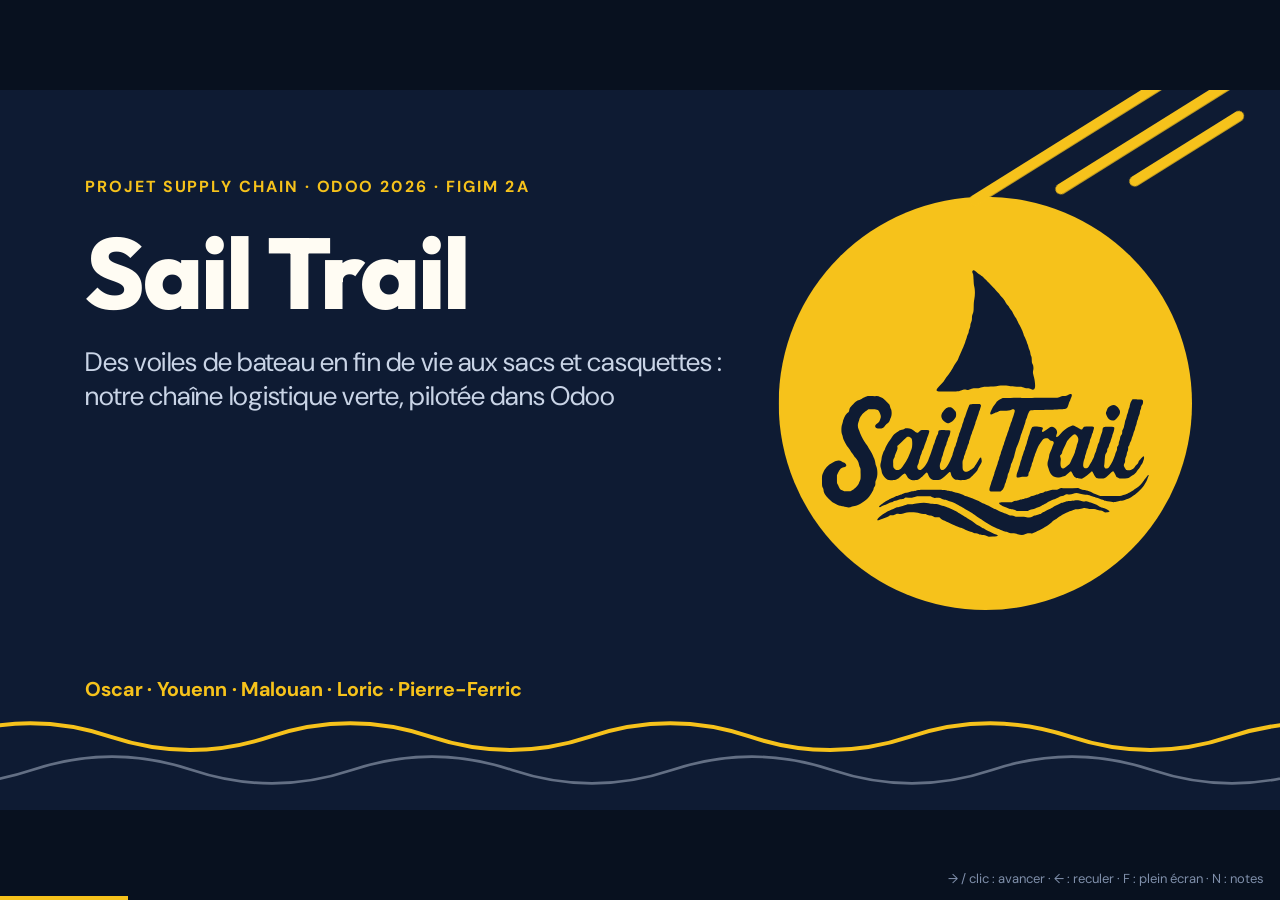
==== commit 87cdd059: "Bilan : applications Employés, Calendrier et Rendez-vous Co-Authored-By: Claude Opus 5.5 <noreply@an" ====
--- a/index.html
+++ b/index.html
@@ -422,7 +422,7 @@
 <div class="card rise" style="--i:1; flex:1; gap:24px;">
 <h3>Ce qui tourne</h3>
 <div style="display:flex; flex-wrap:wrap; gap:16px;">
-<p class="pill" style="font-size:30px;">Ventes</p><p class="pill" style="font-size:30px;">Achats</p><p class="pill" style="font-size:30px;">Inventaire</p><p class="pill" style="font-size:30px;">Fabrication</p><p class="pill" style="font-size:30px;">Comptabilité</p><p class="pill" style="font-size:30px;">eCommerce</p><p class="pill" style="font-size:30px;">Qualité</p><p class="pill yellow" style="font-size:30px;">Réappro auto</p><p class="pill yellow" style="font-size:30px;">Rapprochement auto</p>
+<p class="pill" style="font-size:30px;">Ventes</p><p class="pill" style="font-size:30px;">Achats</p><p class="pill" style="font-size:30px;">Inventaire</p><p class="pill" style="font-size:30px;">Fabrication</p><p class="pill" style="font-size:30px;">Comptabilité</p><p class="pill" style="font-size:30px;">eCommerce</p><p class="pill" style="font-size:30px;">Qualité</p><p class="pill" style="font-size:30px;">Employés</p><p class="pill" style="font-size:30px;">Calendrier</p><p class="pill" style="font-size:30px;">Rendez-vous</p><p class="pill yellow" style="font-size:30px;">Réappro auto</p><p class="pill yellow" style="font-size:30px;">Rapprochement auto</p>
 </div>
 </div>
 <div class="card rise" style="--i:2; flex:1; gap:20px; background:var(--navy); border-color:var(--navy);">
@@ -432,7 +432,7 @@
 </div>
 </div>
 <img class="corner-logo" src="assets/logo_navy.svg" alt="Logo Sail Trail">
-<aside>Pierre-Ferric (1 min 30, 8:30–10:00). Sept applications Odoo font tourner toute la chaîne, avec un contrôle qualité à la réception, de l’achat des matières au paiement du client. Le réapprovisionnement et le rapprochement bancaire sont maintenant automatiques. Pour aller plus loin : un tableau de bord de pilotage, et reprendre nos sacs en fin de vie pour boucler la logistique inverse. Merci, nous sommes prêts pour vos questions.</aside>
+<aside>Pierre-Ferric (1 min 30, 8:30–10:00). Dix applications Odoo font tourner l’entreprise : toute la chaîne logistique, avec un contrôle qualité à la réception, et aussi la gestion de nos employés, le calendrier et la prise de rendez-vous, de l’achat des matières au paiement du client. Le réapprovisionnement et le rapprochement bancaire sont maintenant automatiques. Pour aller plus loin : un tableau de bord de pilotage, et reprendre nos sacs en fin de vie pour boucler la logistique inverse. Merci, nous sommes prêts pour vos questions.</aside>
 </section>
 <section data-n="10" id="fin" class="dark cover">
 <div class="sun-wrap"><svg class="sun" width="620" height="620" viewBox="0 0 620 620" xmlns="http://www.w3.org/2000/svg"><circle cx="310" cy="310" r="310" fill="#F6C21B"/></svg></div>
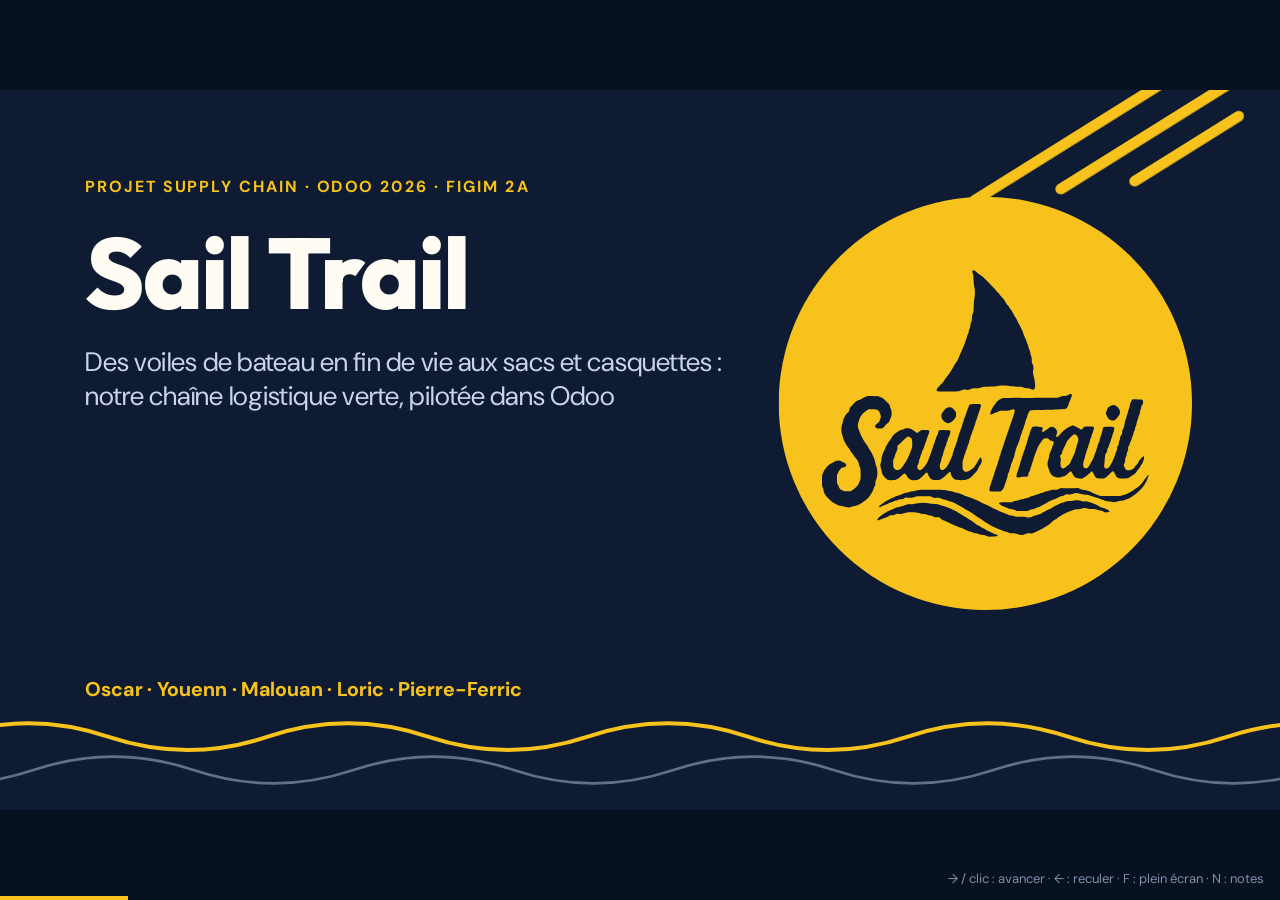
==== commit 274bcbcd: "Diapo 5 : photo de profil à la place du nom de l'orateur Co-Authored-By: Claude Opus 5.5 <noreply@an" ====
--- a/index.html
+++ b/index.html
@@ -303,7 +303,7 @@
 <h2>Du brut au produit fini, piloté par Odoo</h2>
 <div class="rule"></div>
 </div>
-<p class="speaker">Malouan</p>
+<img src="assets/jordan.jpg" alt="Photo de profil de Jordan Etienne" style="width:120px; height:120px; flex:none; border-radius:60px; object-fit:cover; object-position:50% 42%; border:5px solid var(--yellow); box-shadow:0 10px 30px rgba(14, 27, 51, .18); animation: pop 700ms var(--ease) both; animation-delay: calc(var(--base) + 250ms);">
 </div>
 <div style="display:flex; align-items:stretch;">
 <div class="card rise" style="--i:1; width:370px; flex:none; gap:12px; padding:26px 28px; "><div style="display:flex; justify-content:space-between; align-items:center;"><p class="num" style="width:64px; height:64px; font-size:36px; border-radius:32px;">1</p><p class="pill light" style="font-size:20px;">Inventaire</p></div><h3 style="font-size:34px; ">Réception du brut</h3><p class="txt" style="font-size:22px; ">Le sac brut cousu par l’atelier&#160;: 27&#160;€ de matières + 28&#160;€ de couture.</p><div class="spacer"></div><p style="font-family:'Outfit', Arial, sans-serif; font-weight:800; font-size:44px; line-height:1; color:var(--navy);">55 €</p></div>
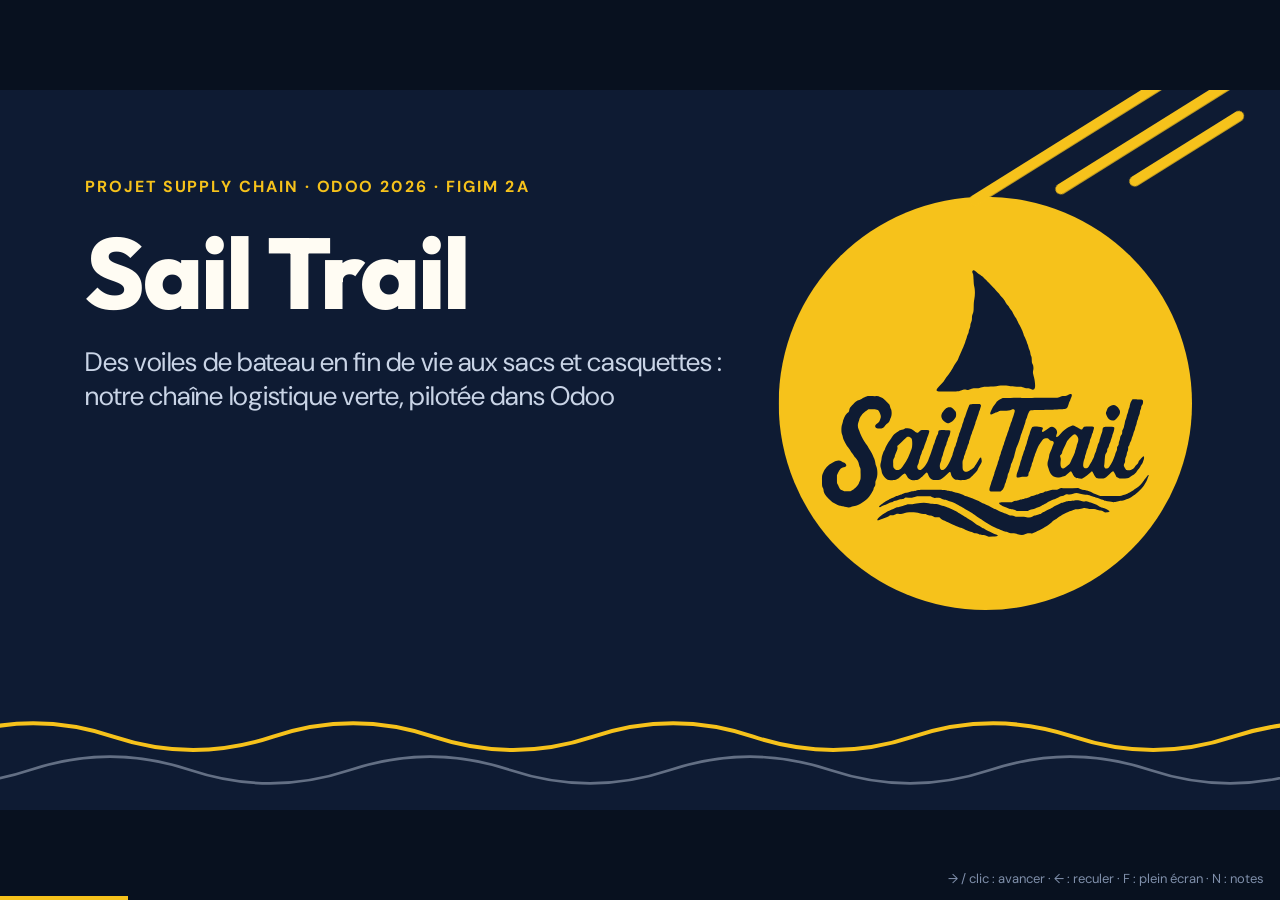
==== commit 7640b0f3: "Photo en cadre flou sur la diapo 5, prénoms retirés des diapos Co-Authored-By: Claude Opus 5.5 <nore" ====
--- a/index.html
+++ b/index.html
@@ -210,7 +210,6 @@
 <h1 class="rise big" style="--i:1">Sail Trail</h1>
 <p class="lead rise" style="--i:3">Des voiles de bateau en fin de vie aux sacs et casquettes : notre chaîne logistique verte, pilotée dans Odoo</p>
 <div class="spacer"></div>
-<p class="team rise" style="--i:5">Oscar · Youenn · Malouan · Loric · Pierre-Ferric</p>
 </div>
 <aside>Pierre-Ferric (30 s, 0:00–0:30). Répartition : Oscar 0:30–2:30, Youenn 2:30–4:30, Malouan 4:30–6:30, Loric 6:30–8:30, Pierre-Ferric 8:30–10:00. Bonjour, nous sommes Sail Trail. Nous fabriquons des sacs et des casquettes à partir de voiles de bateau usagées, et nous avons construit toute notre chaîne logistique dans Odoo : achats, sous-traitance, fabrication, vente et comptabilité.</aside>
 </section>
@@ -221,7 +220,6 @@
 <h2>Des voiles usées, deux produits</h2>
 <div class="rule"></div>
 </div>
-<p class="speaker">Oscar</p>
 </div>
 <div style="display:flex; gap:48px; flex:1;">
 <div class="card rise" style="--i:1; flex:1; flex-direction:row; gap:36px; border-top:12px solid var(--yellow);">
@@ -257,7 +255,6 @@
 <h2>Trois choix pour limiter notre impact</h2>
 <div class="rule"></div>
 </div>
-<p class="speaker">Oscar</p>
 </div>
 <div style="display:grid; grid-template-columns:1fr 1fr 1fr; gap:40px; flex:1;">
 <div class="card rise" style="--i:1; gap:20px;"><p class="num">1</p><h3>Matière récupérée</h3><p class="txt" style="font-size:30px;">Voiles collectées sur d’anciens bateaux par deux fournisseurs, Atlantic Sail Recovery et BreizhVoile : de la logistique inverse en amont.</p></div>
@@ -274,7 +271,6 @@
 <h2>De la voile au client, en quatre étapes</h2>
 <div class="rule"></div>
 </div>
-<p class="speaker">Youenn</p>
 </div>
 <div style="display:flex; gap:24px; align-items:stretch;">
 <div class="card rise" style="--i:1; width:1000px; flex:none; gap:12px; padding:24px 32px; border-top:12px solid var(--yellow);">
@@ -303,7 +299,7 @@
 <h2>Du brut au produit fini, piloté par Odoo</h2>
 <div class="rule"></div>
 </div>
-<img src="assets/jordan.jpg" alt="Photo de profil de Jordan Etienne" style="width:120px; height:120px; flex:none; border-radius:60px; object-fit:cover; object-position:50% 42%; border:5px solid var(--yellow); box-shadow:0 10px 30px rgba(14, 27, 51, .18); animation: pop 700ms var(--ease) both; animation-delay: calc(var(--base) + 250ms);">
+<div style="position:relative; width:210px; height:210px; flex:none; margin-top:-70px; border-radius:105px; overflow:hidden; animation: pop 700ms var(--ease) both; animation-delay: calc(var(--base) + 250ms);"><img src="assets/jordan.jpg" alt="" style="position:absolute; left:-20px; top:-20px; width:250px; height:250px; object-fit:cover; object-position:50% 40%; filter:blur(14px);"><img src="assets/jordan.jpg" alt="Photo de profil de Jordan Etienne" style="position:absolute; left:30px; top:-4px; width:150px; height:230px; object-fit:cover;"><div style="position:absolute; inset:0; border-radius:105px; box-shadow: inset 0 0 36px 28px var(--cream);"></div></div>
 </div>
 <div style="display:flex; align-items:stretch;">
 <div class="card rise" style="--i:1; width:370px; flex:none; gap:12px; padding:26px 28px; "><div style="display:flex; justify-content:space-between; align-items:center;"><p class="num" style="width:64px; height:64px; font-size:36px; border-radius:32px;">1</p><p class="pill light" style="font-size:20px;">Inventaire</p></div><h3 style="font-size:34px; ">Réception du brut</h3><p class="txt" style="font-size:22px; ">Le sac brut cousu par l’atelier&#160;: 27&#160;€ de matières + 28&#160;€ de couture.</p><div class="spacer"></div><p style="font-family:'Outfit', Arial, sans-serif; font-weight:800; font-size:44px; line-height:1; color:var(--navy);">55 €</p></div>
@@ -329,7 +325,6 @@
 <h2>Une commande déclenche tous les achats</h2>
 <div class="rule"></div>
 </div>
-<p class="speaker">Malouan</p>
 </div>
 <div style="display:flex; gap:24px; align-items:stretch;">
 <div class="card rise" style="--i:1; width:440px; gap:16px; border-top:12px solid var(--yellow);">
@@ -355,7 +350,6 @@
 <h2>Une commande traverse sept applications</h2>
 <div class="rule"></div>
 </div>
-<p class="speaker">Loric</p>
 </div>
 <div style="display:grid; grid-template-columns:1fr 1fr 1fr 1fr 1fr; gap:24px; flex:1;">
 <div class="card fragment" style="gap:16px;"><p class="num">1</p><h3 style="font-size:36px;">Commande</h3><p class="txt">Site ou devis</p><div class="spacer"></div><div style="display:flex; flex-wrap:wrap; gap:8px;"><p class="pill">Ventes</p><p class="pill">eCommerce</p></div></div>
@@ -374,7 +368,6 @@
 <h2>Où va le prix de vente</h2>
 <div class="rule"></div>
 </div>
-<p class="speaker">Loric</p>
 </div>
 <div class="bars">
 <div class="bar-row slide-in" style="--i:1;">
@@ -416,7 +409,6 @@
 <h2>Une chaîne complète dans un seul ERP</h2>
 <div class="rule"></div>
 </div>
-<p class="speaker">Pierre-Ferric</p>
 </div>
 <div style="display:flex; gap:48px; align-items:flex-start;">
 <div class="card rise" style="--i:1; flex:1; gap:24px;">
@@ -449,7 +441,6 @@
 <h1 class="rise big" style="--i:1">Merci&#160;!</h1>
 <p class="lead rise" style="--i:3">Des questions&#160;?</p>
 <div class="spacer"></div>
-<p class="team rise" style="--i:5">Oscar · Youenn · Malouan · Loric · Pierre-Ferric</p>
 </div>
 <aside>Questions : 5 minutes. Chacun répond sur sa partie.</aside>
 </section>
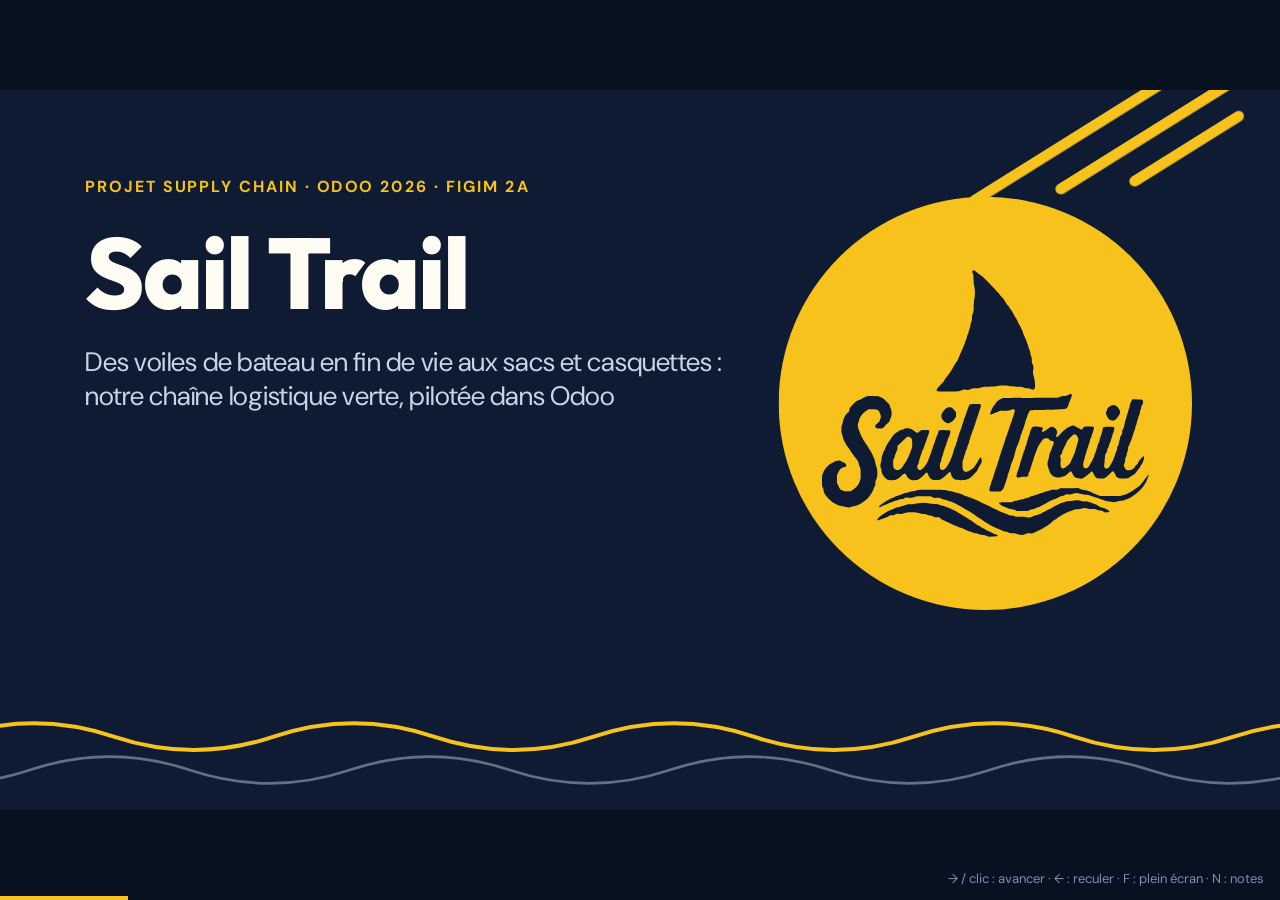
==== commit 8c81658c: "Diapo 5 : photo en cadre jaune avec le nom dessous Co-Authored-By: Claude Opus 5.5 <noreply@anthropi" ====
--- a/index.html
+++ b/index.html
@@ -299,7 +299,7 @@
 <h2>Du brut au produit fini, piloté par Odoo</h2>
 <div class="rule"></div>
 </div>
-<div style="position:relative; width:210px; height:210px; flex:none; margin-top:-70px; border-radius:105px; overflow:hidden; animation: pop 700ms var(--ease) both; animation-delay: calc(var(--base) + 250ms);"><img src="assets/jordan.jpg" alt="" style="position:absolute; left:-20px; top:-20px; width:250px; height:250px; object-fit:cover; object-position:50% 40%; filter:blur(14px);"><img src="assets/jordan.jpg" alt="Photo de profil de Jordan Etienne" style="position:absolute; left:30px; top:-4px; width:150px; height:230px; object-fit:cover;"><div style="position:absolute; inset:0; border-radius:105px; box-shadow: inset 0 0 36px 28px var(--cream);"></div></div>
+<div style="flex:none; margin-top:-100px; display:flex; flex-direction:column; align-items:center; gap:10px; animation: pop 700ms var(--ease) both; animation-delay: calc(var(--base) + 250ms);"><div style="position:relative; width:180px; height:180px; box-sizing:border-box; border-radius:90px; overflow:hidden; border:6px solid var(--yellow); background:#D8C3A8; box-shadow:0 10px 30px rgba(14, 27, 51, .15);"><img src="assets/jordan.jpg" alt="Photo de profil d’Étienne Jordan" style="position:absolute; left:14px; top:-12px; width:140px; height:214px; object-fit:cover;"></div><p style="font-size:24px; line-height:1.2; font-weight:700; color:var(--navy); white-space:nowrap;">Étienne Jordan</p></div>
 </div>
 <div style="display:flex; align-items:stretch;">
 <div class="card rise" style="--i:1; width:370px; flex:none; gap:12px; padding:26px 28px; "><div style="display:flex; justify-content:space-between; align-items:center;"><p class="num" style="width:64px; height:64px; font-size:36px; border-radius:32px;">1</p><p class="pill light" style="font-size:20px;">Inventaire</p></div><h3 style="font-size:34px; ">Réception du brut</h3><p class="txt" style="font-size:22px; ">Le sac brut cousu par l’atelier&#160;: 27&#160;€ de matières + 28&#160;€ de couture.</p><div class="spacer"></div><p style="font-family:'Outfit', Arial, sans-serif; font-weight:800; font-size:44px; line-height:1; color:var(--navy);">55 €</p></div>
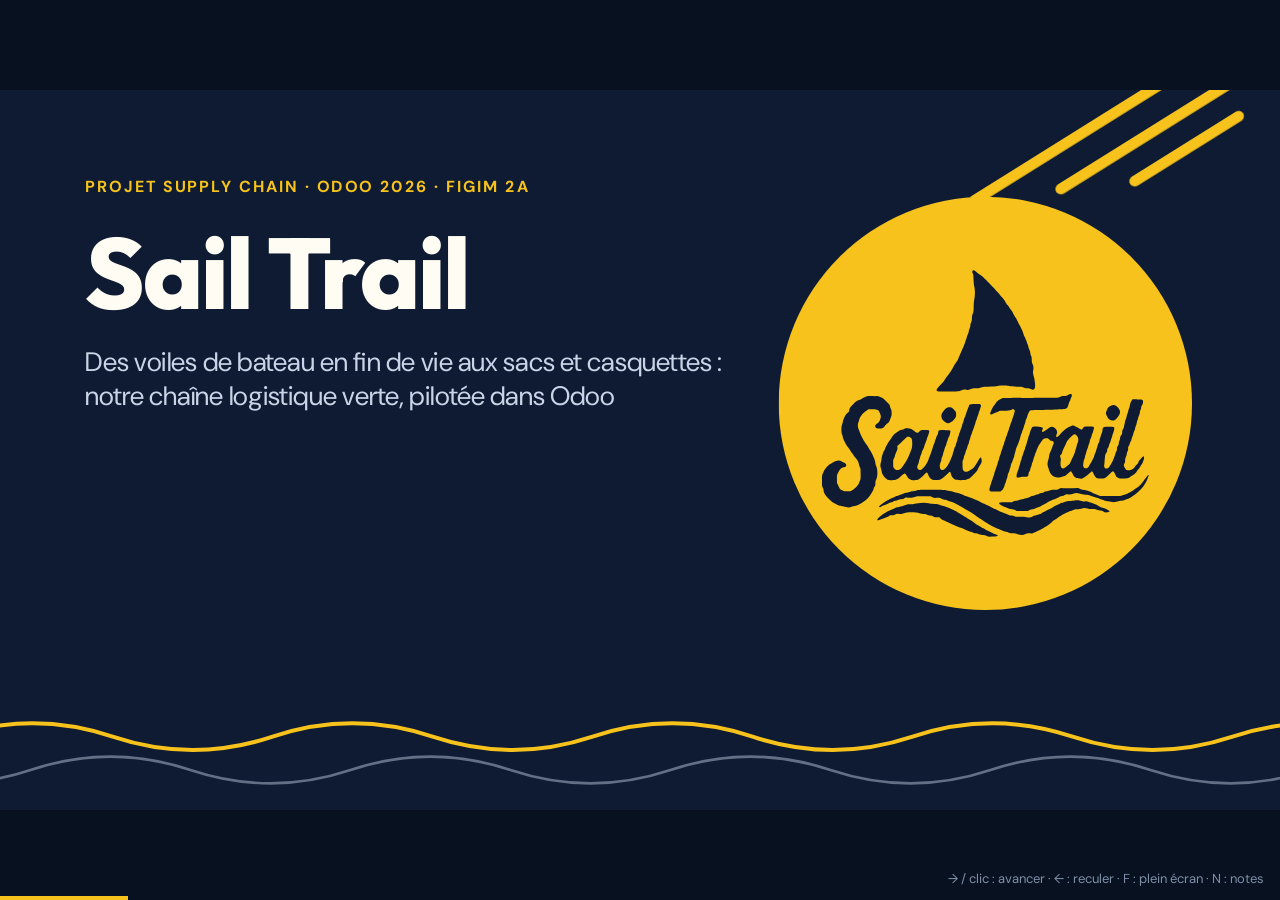
==== commit 0f8efff4: "Diapo 5 : nom corrigé en Jordan Etienne Co-Authored-By: Claude Opus 5.5 <noreply@anthropic.com>" ====
--- a/index.html
+++ b/index.html
@@ -299,7 +299,7 @@
 <h2>Du brut au produit fini, piloté par Odoo</h2>
 <div class="rule"></div>
 </div>
-<div style="flex:none; margin-top:-100px; display:flex; flex-direction:column; align-items:center; gap:10px; animation: pop 700ms var(--ease) both; animation-delay: calc(var(--base) + 250ms);"><div style="position:relative; width:180px; height:180px; box-sizing:border-box; border-radius:90px; overflow:hidden; border:6px solid var(--yellow); background:#D8C3A8; box-shadow:0 10px 30px rgba(14, 27, 51, .15);"><img src="assets/jordan.jpg" alt="Photo de profil d’Étienne Jordan" style="position:absolute; left:14px; top:-12px; width:140px; height:214px; object-fit:cover;"></div><p style="font-size:24px; line-height:1.2; font-weight:700; color:var(--navy); white-space:nowrap;">Étienne Jordan</p></div>
+<div style="flex:none; margin-top:-100px; display:flex; flex-direction:column; align-items:center; gap:10px; animation: pop 700ms var(--ease) both; animation-delay: calc(var(--base) + 250ms);"><div style="position:relative; width:180px; height:180px; box-sizing:border-box; border-radius:90px; overflow:hidden; border:6px solid var(--yellow); background:#D8C3A8; box-shadow:0 10px 30px rgba(14, 27, 51, .15);"><img src="assets/jordan.jpg" alt="Photo de profil de Jordan Etienne" style="position:absolute; left:14px; top:-12px; width:140px; height:214px; object-fit:cover;"></div><p style="font-size:24px; line-height:1.2; font-weight:700; color:var(--navy); white-space:nowrap;">Jordan Etienne</p></div>
 </div>
 <div style="display:flex; align-items:stretch;">
 <div class="card rise" style="--i:1; width:370px; flex:none; gap:12px; padding:26px 28px; "><div style="display:flex; justify-content:space-between; align-items:center;"><p class="num" style="width:64px; height:64px; font-size:36px; border-radius:32px;">1</p><p class="pill light" style="font-size:20px;">Inventaire</p></div><h3 style="font-size:34px; ">Réception du brut</h3><p class="txt" style="font-size:22px; ">Le sac brut cousu par l’atelier&#160;: 27&#160;€ de matières + 28&#160;€ de couture.</p><div class="spacer"></div><p style="font-family:'Outfit', Arial, sans-serif; font-weight:800; font-size:44px; line-height:1; color:var(--navy);">55 €</p></div>
